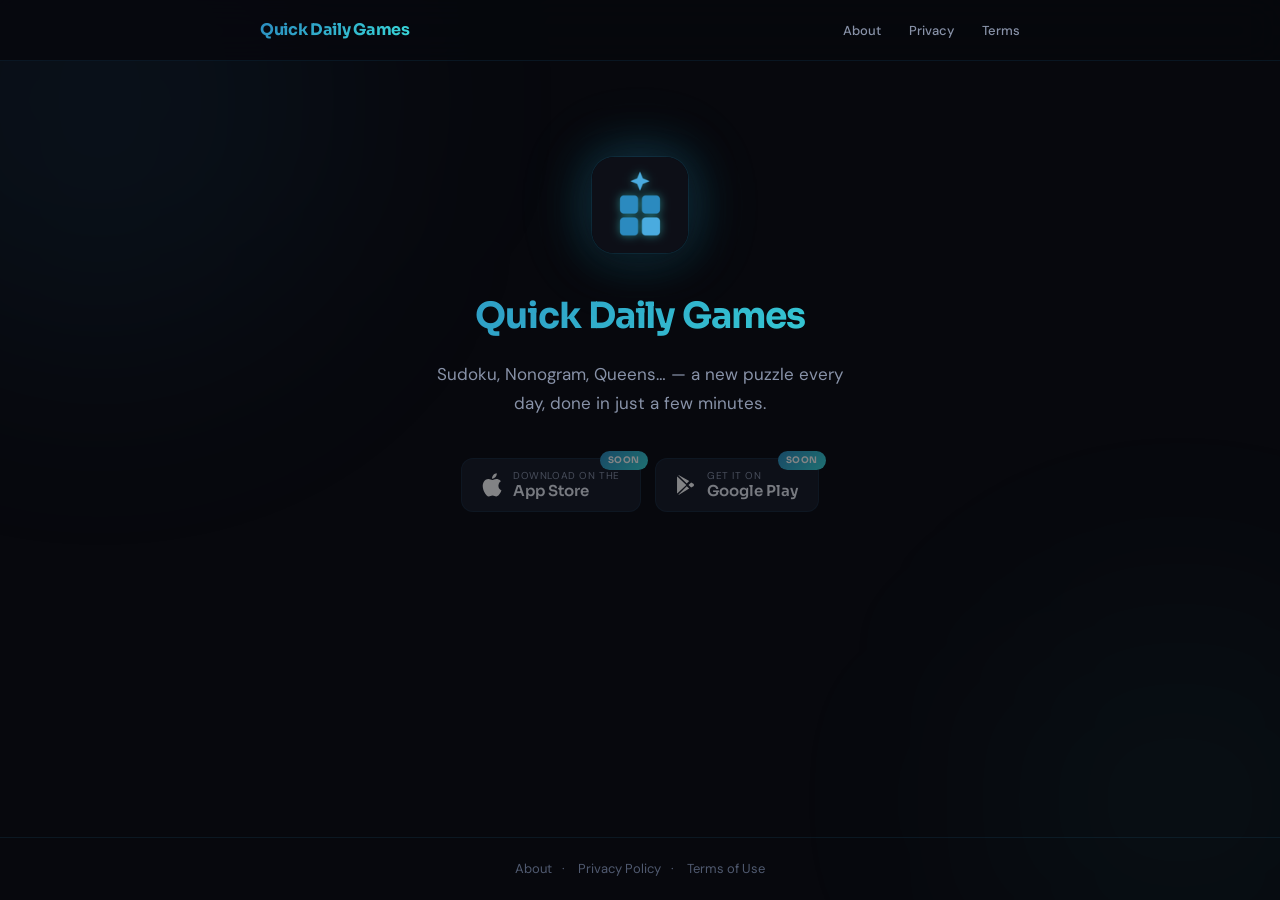
==== index.html @ 2212a154 "feat: initial web pages for quickdailygames.fantoine.com Add home page, privacy policy, terms of use" ====
<!DOCTYPE html>
<html lang="en">
<head>
  <meta charset="UTF-8">
  <meta name="viewport" content="width=device-width, initial-scale=1.0">
  <title>Quick Daily Games</title>
  <link rel="preconnect" href="https://fonts.googleapis.com">
  <link href="https://fonts.googleapis.com/css2?family=Sora:wght@400;600;700&family=DM+Sans:wght@400;500&display=swap" rel="stylesheet">
  <link rel="stylesheet" href="css/style.css">
</head>
<body>
  <div class="orb orb-1"></div>
  <div class="orb orb-2"></div>

  <header>
    <div class="inner">
      <a class="logo" href="/">Quick Daily Games</a>
      <nav>
        <a href="/about">About</a>
        <a href="/privacy">Privacy</a>
        <a href="/terms">Terms</a>
      </nav>
    </div>
  </header>

  <main>
    <div class="hero">
      <img src="icon.png" alt="Quick Daily Games icon" class="app-icon">
      <h1>Quick Daily Games</h1>
      <p>Sudoku, Nonogram, Queens… — a new puzzle every day, done in just a few minutes.</p>
      <div class="badges">

        <span class="badge">
          <span class="soon">Soon</span>
          <svg width="20" height="24" viewBox="0 0 22 26" fill="none" xmlns="http://www.w3.org/2000/svg">
            <path d="M18.066 13.726c-.03-3.22 2.632-4.773 2.752-4.848-1.501-2.193-3.834-2.492-4.659-2.523-1.978-.2-3.873 1.168-4.876 1.168-1.007 0-2.551-1.143-4.198-1.111-2.148.033-4.14 1.25-5.244 3.16-2.248 3.894-.574 9.648 1.61 12.804 1.07 1.544 2.334 3.27 3.99 3.208 1.607-.065 2.213-1.035 4.155-1.035 1.94 0 2.498 1.035 4.196.999 1.73-.028 2.82-1.563 3.877-3.113a14.57 14.57 0 0 0 1.76-3.604c-.04-.017-3.358-1.286-3.363-5.105ZM14.87 4.297C15.771 3.2 16.375 1.7 16.205.17c-1.287.055-2.848.859-3.77 1.932-.826.95-1.554 2.472-1.361 3.929 1.437.111 2.904-.73 3.796-1.734Z" fill="white"/>
          </svg>
          <span class="badge-text">
            <span class="badge-sub">Download on the</span>
            <span class="badge-main">App Store</span>
          </span>
        </span>

        <span class="badge">
          <span class="soon">Soon</span>
          <svg width="20" height="22" viewBox="0 0 24 24" fill="none" xmlns="http://www.w3.org/2000/svg">
            <path d="M4.08 23.5c-.44.25-.94.27-1.38.08l10.2-10.2 2.9 2.9L4.08 23.5ZM1.5 22.1a1.5 1.5 0 0 1-.25-.84V2.74c0-.31.09-.6.25-.84L12.38 12 1.5 22.1ZM20.92 10.52l-2.75-1.56-3.2 3.04 3.2 3.04 2.78-1.58a2 2 0 0 0 0-2.94ZM2.7.42c.44-.19.94-.17 1.38.08l11.72 6.72-2.9 2.9L2.7.42Z" fill="white"/>
          </svg>
          <span class="badge-text">
            <span class="badge-sub">Get it on</span>
            <span class="badge-main">Google Play</span>
          </span>
        </span>

      </div>
    </div>
  </main>

  <footer>
    <a href="/about">About</a><span class="sep">·</span>
    <a href="/privacy">Privacy Policy</a><span class="sep">·</span>
    <a href="/terms">Terms of Use</a>
  </footer>
</body>
</html>
---- css/style.css ----
*,*::before,*::after { box-sizing: border-box; margin: 0; padding: 0; }

:root {
  --blue: #2B8ABF;
  --blue-light: #4AABDF;
  --cyan: #38D9D9;
  --violet: #7B6BF5;
  --bg-deep: #07080D;
  --bg-card: #0D0F17;
  --bg-surface: #151825;
  --text-primary: #E8ECF4;
  --text-secondary: #8892A8;
  --text-tertiary: #505A70;
  --border-subtle: rgba(43,138,191,0.12);
  --border-hover: rgba(43,138,191,0.28);
  --gradient-main: linear-gradient(135deg, var(--blue) 0%, var(--cyan) 100%);
  --font-display: 'Sora', sans-serif;
  --font-body: 'DM Sans', sans-serif;
}

html { scroll-behavior: smooth; }

body {
  font-family: var(--font-body);
  background: var(--bg-deep);
  color: var(--text-primary);
  line-height: 1.7;
  min-height: 100vh;
  display: flex;
  flex-direction: column;
}

/* Orbs */
.orb { position: fixed; border-radius: 50%; filter: blur(120px); pointer-events: none; z-index: 0; }
.orb-1 { width: 500px; height: 500px; background: rgba(43,138,191,0.07); top: -150px; left: -150px; }
.orb-2 { width: 400px; height: 400px; background: rgba(56,217,217,0.04); bottom: -100px; right: -100px; }

/* Header */
header {
  position: relative; z-index: 10;
  background: rgba(7,8,13,0.85);
  backdrop-filter: blur(20px);
  -webkit-backdrop-filter: blur(20px);
  border-bottom: 1px solid var(--border-subtle);
  padding: 0 24px;
}
header .inner {
  max-width: 760px; margin: 0 auto;
  height: 60px; display: flex; align-items: center; justify-content: space-between;
}
header a.logo {
  text-decoration: none;
  font-family: var(--font-display);
  font-weight: 700; font-size: 16px;
  letter-spacing: -0.02em;
  background: var(--gradient-main);
  -webkit-background-clip: text;
  -webkit-text-fill-color: transparent;
}
header nav a {
  color: var(--text-secondary);
  text-decoration: none;
  font-size: 13px; font-weight: 500;
  margin-left: 24px;
  transition: color .2s;
}
header nav a:hover { color: var(--blue-light); }

/* Main */
main {
  flex: 1;
  position: relative; z-index: 1;
  max-width: 720px; margin: 0 auto;
  padding: 56px 24px 80px;
  width: 100%;
}

/* Hero (index only) */
.hero { text-align: center; padding: 40px 0 16px; }
.app-icon {
  width: 96px; height: 96px; border-radius: 22px;
  margin-bottom: 24px;
  box-shadow:
    0 0 0 1px var(--border-subtle),
    0 8px 32px rgba(0,0,0,0.4),
    0 0 48px rgba(43,138,191,0.35),
    0 0 80px rgba(56,217,217,0.15);
}
.hero h1 {
  font-family: var(--font-display);
  font-size: 36px; font-weight: 700;
  letter-spacing: -0.03em;
  background: var(--gradient-main);
  -webkit-background-clip: text;
  -webkit-text-fill-color: transparent;
  margin-bottom: 14px;
}
.hero p {
  font-size: 17px; color: var(--text-secondary);
  max-width: 420px; margin: 0 auto 40px;
}

/* Store badges */
.badges { display: flex; gap: 14px; justify-content: center; flex-wrap: wrap; }
.badge {
  display: inline-flex; align-items: center; gap: 11px;
  background: var(--bg-surface);
  border: 1px solid var(--border-subtle);
  color: var(--text-primary);
  padding: 11px 20px; border-radius: 12px;
  text-decoration: none; position: relative;
  opacity: 0.5; cursor: default;
  transition: border-color .2s;
}
.badge svg { flex-shrink: 0; }
.badge-text { display: flex; flex-direction: column; align-items: flex-start; line-height: 1.2; }
.badge-sub { font-size: 10px; color: var(--text-secondary); text-transform: uppercase; letter-spacing: 0.06em; }
.badge-main { font-size: 15px; font-weight: 600; font-family: var(--font-display); }
.soon {
  position: absolute; top: -8px; right: -8px;
  background: var(--gradient-main);
  color: #fff; font-size: 9px; font-weight: 700;
  padding: 2px 8px; border-radius: 20px;
  text-transform: uppercase; letter-spacing: 0.06em;
  font-family: var(--font-display);
}

/* Legal pages */
.page-header { margin-bottom: 40px; border-bottom: 1px solid var(--border-subtle); padding-bottom: 24px; }
.page-header h1 {
  font-family: var(--font-display);
  font-size: 28px; font-weight: 700;
  letter-spacing: -0.02em; margin-bottom: 6px;
}
.page-header .meta { font-size: 13px; color: var(--text-tertiary); }

h2 {
  font-family: var(--font-display);
  font-size: 16px; font-weight: 600;
  color: var(--blue-light);
  margin: 32px 0 10px;
  letter-spacing: -0.01em;
}
p { font-size: 15px; color: var(--text-secondary); margin-bottom: 12px; }
ul { margin: 6px 0 12px 18px; }
li { font-size: 15px; color: var(--text-secondary); margin-bottom: 6px; }
strong { color: var(--text-primary); font-weight: 500; }
a { color: var(--blue-light); text-decoration: none; }
a:hover { text-decoration: underline; }

.email-link { color: var(--blue-light); }

/* About page */
.about-lead {
  font-size: 17px; color: var(--text-primary);
  line-height: 1.8; margin-bottom: 20px;
}

/* Footer */
footer {
  position: relative; z-index: 1;
  padding: 20px 24px;
  text-align: center;
  font-size: 13px; color: var(--text-tertiary);
  border-top: 1px solid var(--border-subtle);
}
footer a { color: var(--text-tertiary); text-decoration: none; transition: color .2s; }
footer a:hover { color: var(--text-secondary); }
footer .sep { margin: 0 10px; }

@media (max-width: 480px) {
  .hero h1 { font-size: 28px; }
  .badges { flex-direction: column; align-items: center; }
}
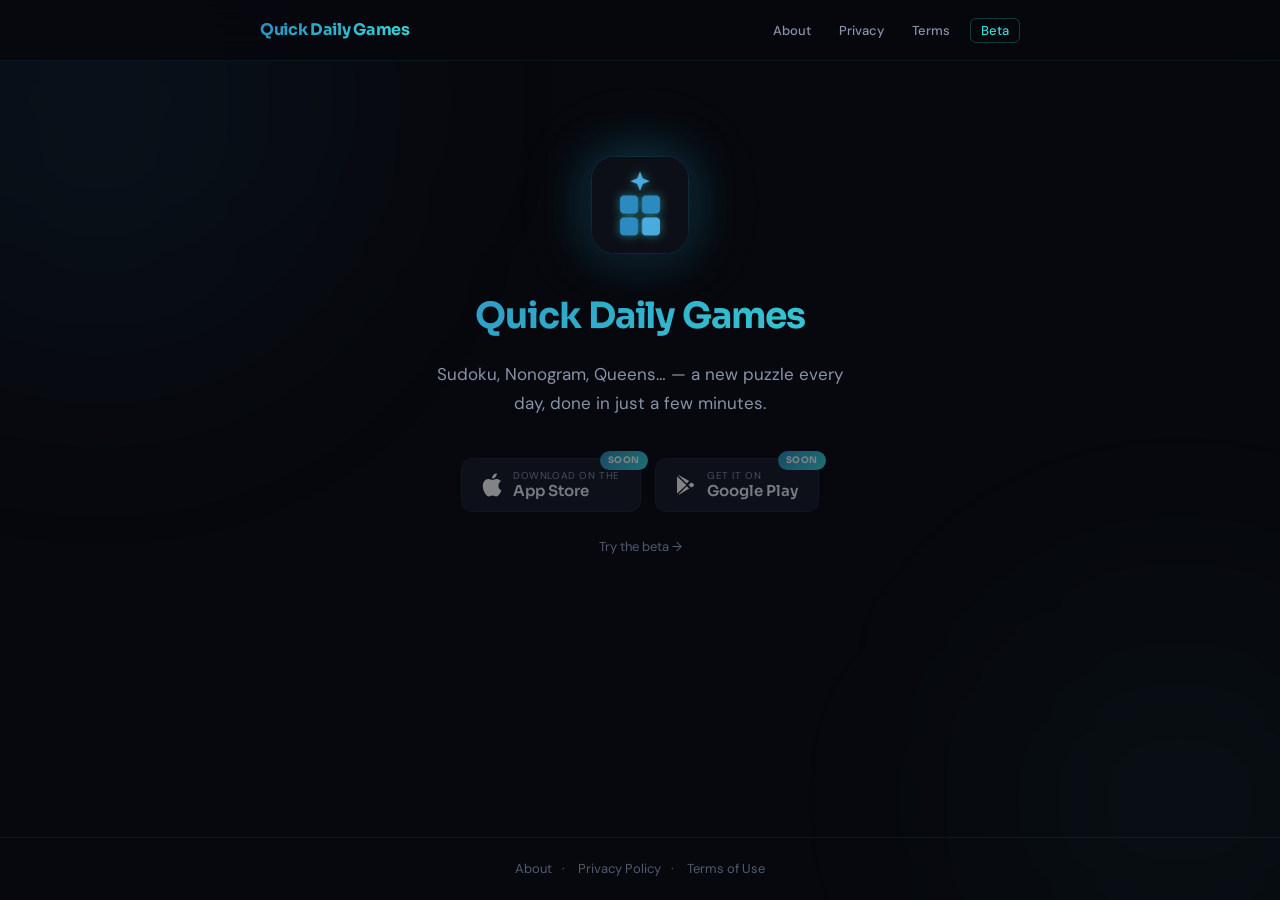
==== commit 079835dc: "feat: add beta nav link and feedback page" ====
--- a/index.html
+++ b/index.html
@@ -7,6 +7,12 @@
   <link rel="preconnect" href="https://fonts.googleapis.com">
   <link href="https://fonts.googleapis.com/css2?family=Sora:wght@400;600;700&family=DM+Sans:wght@400;500&display=swap" rel="stylesheet">
   <link rel="stylesheet" href="css/style.css">
+  <link rel="icon" type="image/png" href="/favicon-96x96.png" sizes="96x96" />
+  <link rel="icon" type="image/svg+xml" href="/favicon.svg" />
+  <link rel="shortcut icon" href="/favicon.ico" />
+  <link rel="apple-touch-icon" sizes="180x180" href="/apple-touch-icon.png" />
+  <meta name="apple-mobile-web-app-title" content="Quick Daily Games" />
+  <link rel="manifest" href="/site.webmanifest" />
 </head>
 <body>
   <div class="orb orb-1"></div>
@@ -19,6 +25,7 @@
         <a href="/about">About</a>
         <a href="/privacy">Privacy</a>
         <a href="/terms">Terms</a>
+        <a href="/beta" class="nav-beta">Beta</a>
       </nav>
     </div>
   </header>
@@ -53,6 +60,7 @@
         </span>
 
       </div>
+      <a href="/beta" class="beta-cta">Try the beta →</a>
     </div>
   </main>
 
--- a/css/style.css
+++ b/css/style.css
@@ -65,6 +65,15 @@
   transition: color .2s;
 }
 header nav a:hover { color: var(--blue-light); }
+header nav a.nav-beta {
+  color: var(--cyan);
+  border: 1px solid rgba(56,217,217,0.25);
+  border-radius: 6px;
+  padding: 3px 10px;
+  margin-left: 16px;
+  transition: background .2s, border-color .2s;
+}
+header nav a.nav-beta:hover { background: rgba(56,217,217,0.08); border-color: rgba(56,217,217,0.5); color: var(--cyan); }
 
 /* Main */
 main {
@@ -125,6 +134,17 @@
   font-family: var(--font-display);
 }
 
+/* Beta CTA (index) */
+.beta-cta {
+  display: inline-block;
+  margin-top: 24px;
+  font-size: 13px;
+  color: var(--text-tertiary);
+  text-decoration: none;
+  transition: color .2s;
+}
+.beta-cta:hover { color: var(--cyan); text-decoration: none; }
+
 /* Legal pages */
 .page-header { margin-bottom: 40px; border-bottom: 1px solid var(--border-subtle); padding-bottom: 24px; }
 .page-header h1 {
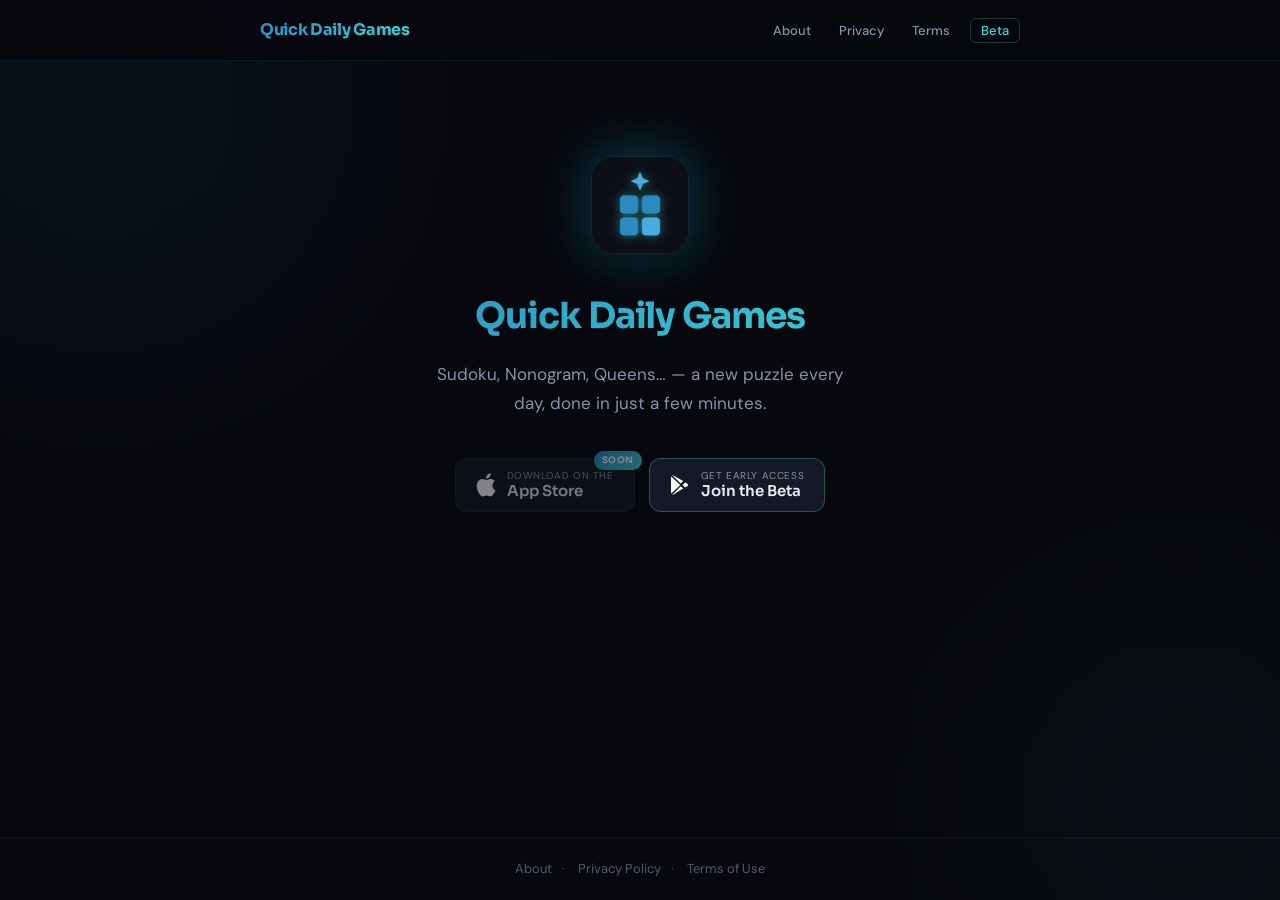
==== commit 98b5dcf2: "feat: replace Google Play badge with beta access button" ====
--- a/index.html
+++ b/index.html
@@ -48,19 +48,17 @@
           </span>
         </span>
 
-        <span class="badge">
-          <span class="soon">Soon</span>
+        <a href="/beta" class="badge badge--active">
           <svg width="20" height="22" viewBox="0 0 24 24" fill="none" xmlns="http://www.w3.org/2000/svg">
             <path d="M4.08 23.5c-.44.25-.94.27-1.38.08l10.2-10.2 2.9 2.9L4.08 23.5ZM1.5 22.1a1.5 1.5 0 0 1-.25-.84V2.74c0-.31.09-.6.25-.84L12.38 12 1.5 22.1ZM20.92 10.52l-2.75-1.56-3.2 3.04 3.2 3.04 2.78-1.58a2 2 0 0 0 0-2.94ZM2.7.42c.44-.19.94-.17 1.38.08l11.72 6.72-2.9 2.9L2.7.42Z" fill="white"/>
           </svg>
           <span class="badge-text">
-            <span class="badge-sub">Get it on</span>
-            <span class="badge-main">Google Play</span>
+            <span class="badge-sub">Get early access</span>
+            <span class="badge-main">Join the Beta</span>
           </span>
-        </span>
+        </a>
 
       </div>
-      <a href="/beta" class="beta-cta">Try the beta →</a>
     </div>
   </main>
 
--- a/css/style.css
+++ b/css/style.css
@@ -125,6 +125,14 @@
 .badge-text { display: flex; flex-direction: column; align-items: flex-start; line-height: 1.2; }
 .badge-sub { font-size: 10px; color: var(--text-secondary); text-transform: uppercase; letter-spacing: 0.06em; }
 .badge-main { font-size: 15px; font-weight: 600; font-family: var(--font-display); }
+.badge--active {
+  opacity: 1;
+  cursor: pointer;
+  border-color: rgba(56,217,217,0.3);
+  text-decoration: none;
+}
+.badge--active:hover { border-color: rgba(56,217,217,0.6); text-decoration: none; }
+
 .soon {
   position: absolute; top: -8px; right: -8px;
   background: var(--gradient-main);
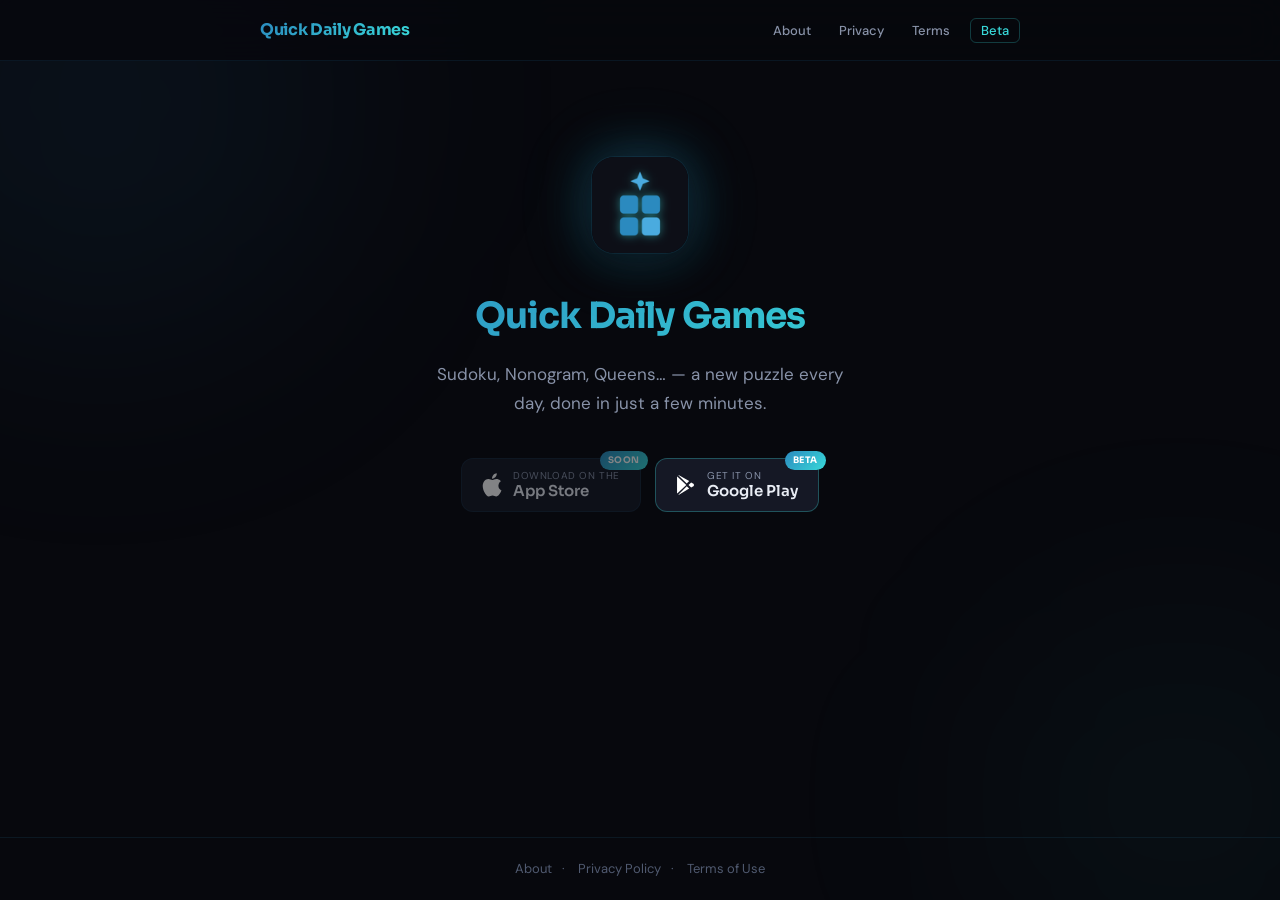
==== commit eeaa7f78: "fix: restore Google Play badge text, replace Soon with Beta label" ====
--- a/index.html
+++ b/index.html
@@ -49,12 +49,13 @@
         </span>
 
         <a href="/beta" class="badge badge--active">
+          <span class="soon">Beta</span>
           <svg width="20" height="22" viewBox="0 0 24 24" fill="none" xmlns="http://www.w3.org/2000/svg">
             <path d="M4.08 23.5c-.44.25-.94.27-1.38.08l10.2-10.2 2.9 2.9L4.08 23.5ZM1.5 22.1a1.5 1.5 0 0 1-.25-.84V2.74c0-.31.09-.6.25-.84L12.38 12 1.5 22.1ZM20.92 10.52l-2.75-1.56-3.2 3.04 3.2 3.04 2.78-1.58a2 2 0 0 0 0-2.94ZM2.7.42c.44-.19.94-.17 1.38.08l11.72 6.72-2.9 2.9L2.7.42Z" fill="white"/>
           </svg>
           <span class="badge-text">
-            <span class="badge-sub">Get early access</span>
-            <span class="badge-main">Join the Beta</span>
+            <span class="badge-sub">Get it on</span>
+            <span class="badge-main">Google Play</span>
           </span>
         </a>
 
